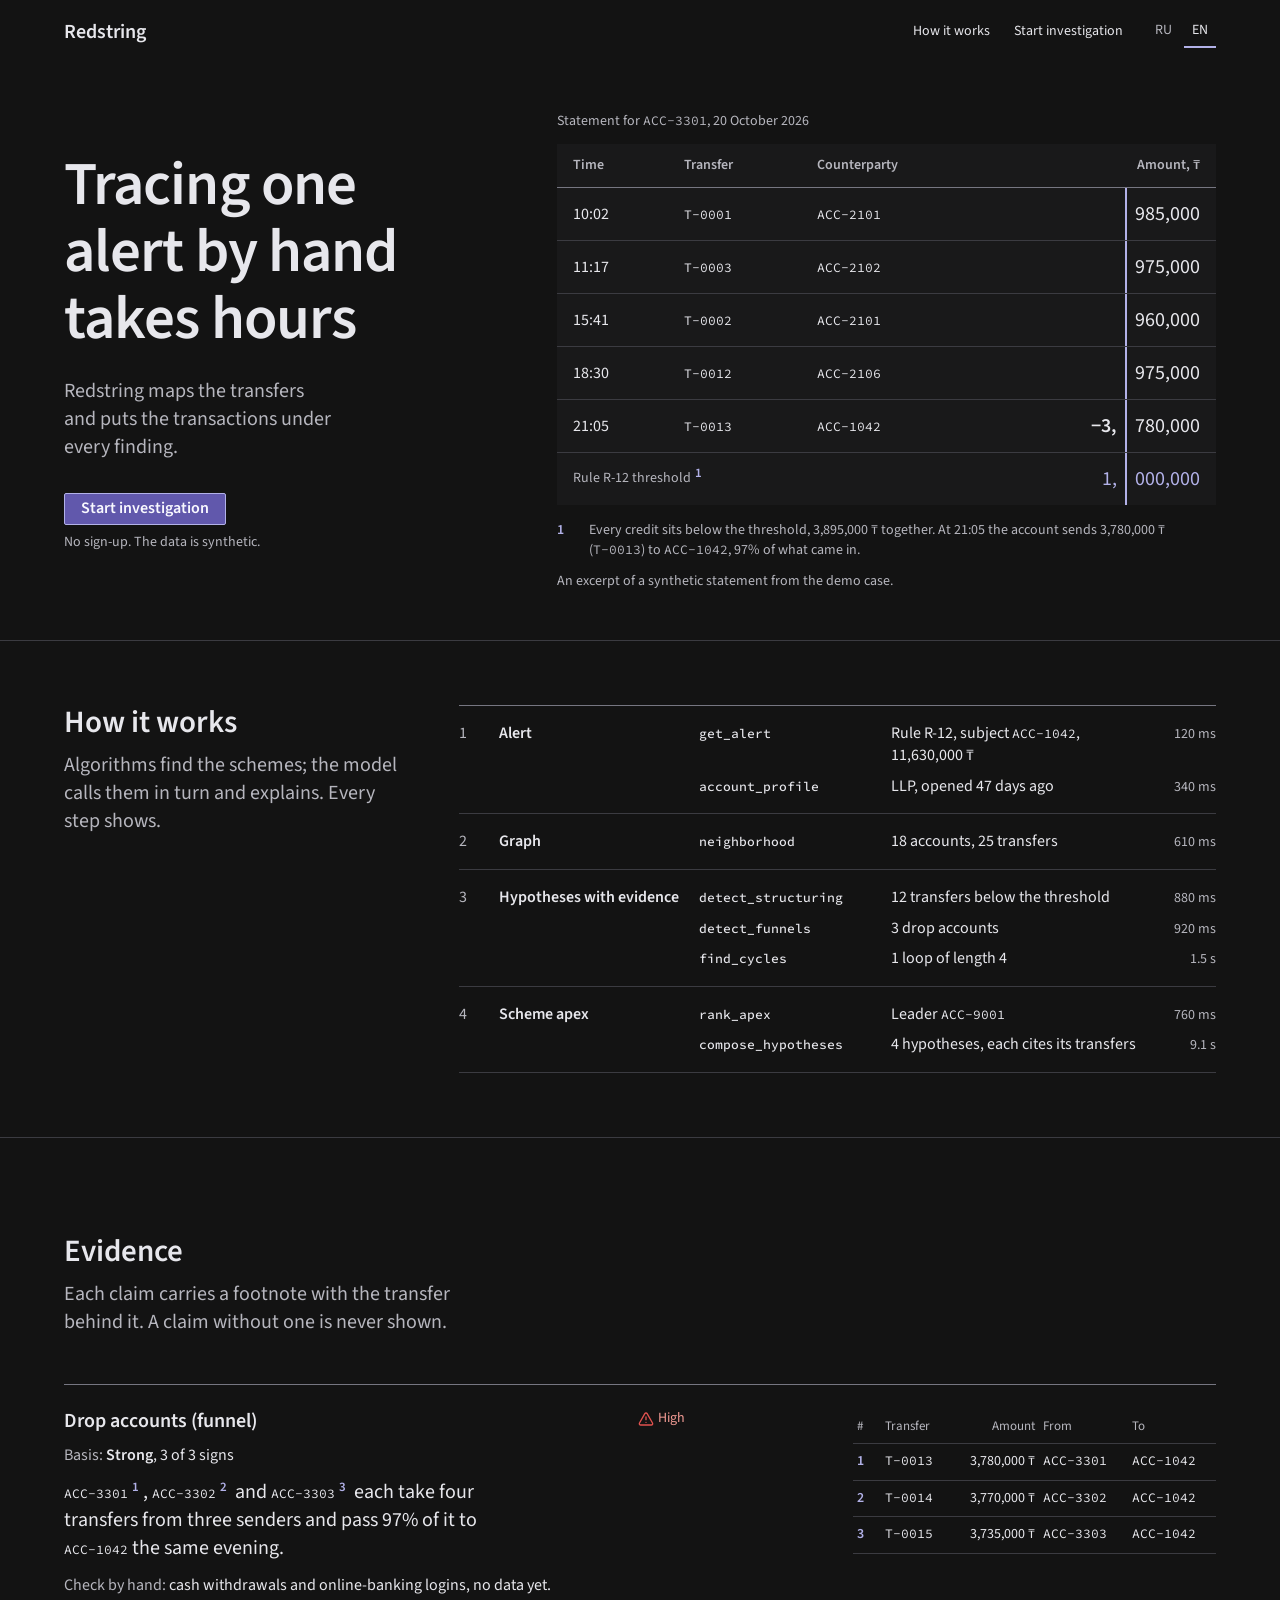
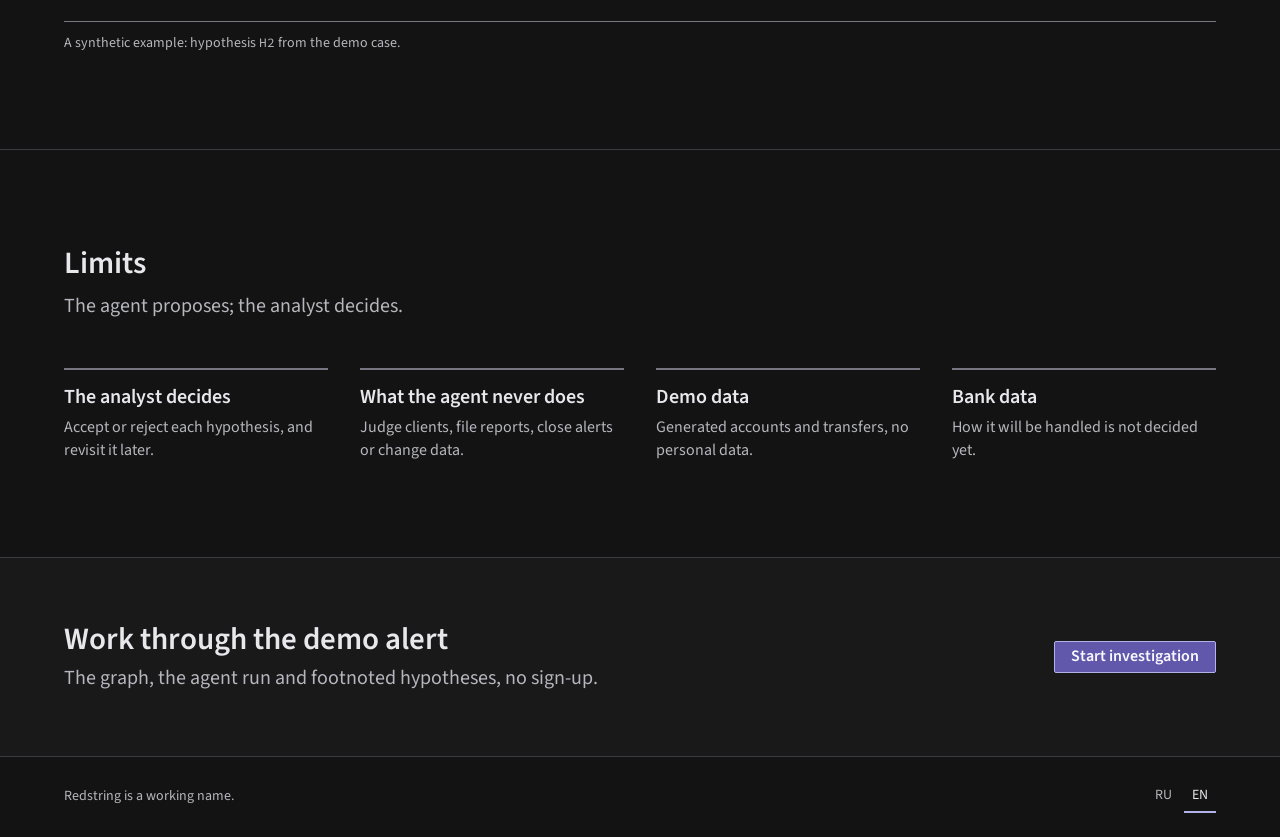
==== prototype/en.html @ 129d45fb "Rebuild prototype as Ledger Rule landing and investigation screen Replace the detective landing with" ====
<!doctype html>
<html lang="en" data-theme="dark">
<head>
  <meta charset="utf-8" />
  <meta name="viewport" content="width=device-width, initial-scale=1" />
  <title>Redstring, an assistant for AML analysts</title>
  <meta name="description" content="Redstring maps the transfers, finds laundering schemes with algorithms and puts the transactions under every finding. The demo runs on synthetic data." />
  <link rel="alternate" hreflang="ru" href="index.html" />
  <link rel="preconnect" href="https://fonts.googleapis.com" />
  <link rel="preconnect" href="https://fonts.gstatic.com" crossorigin />
  <link href="https://fonts.googleapis.com/css2?family=Source+Code+Pro:wght@400;500&amp;family=Source+Sans+3:wght@400;600&amp;display=swap" rel="stylesheet" />
  <link rel="stylesheet" href="landing.css" />
</head>
<body>
  <svg class="visually-hidden" aria-hidden="true" focusable="false">
    <symbol id="i-triangle-alert" viewBox="0 0 24 24"><path d="m21.73 18-8-14a2 2 0 0 0-3.48 0l-8 14A2 2 0 0 0 4 21h16a2 2 0 0 0 1.73-3" /><path d="M12 9v4" /><path d="M12 17h.01" /></symbol>
  </svg>

  <a class="skip" href="#main">Skip to content</a>

  <header class="nav">
    <div class="container nav-row">
      <a class="wordmark" href="en.html" aria-label="Redstring, home">Redstring</a>
      <div class="nav-end">
        <nav class="nav-links" aria-label="Sections">
          <a href="#how">How it works</a>
          <a href="investigate.html?lang=en">Start investigation</a>
        </nav>
        <nav class="lang" aria-label="Language">
          <a href="index.html" hreflang="ru" lang="ru">RU</a>
          <a href="en.html" hreflang="en" lang="en" aria-current="page">EN</a>
        </nav>
      </div>
    </div>
  </header>

  <main id="main">
    <section class="hero" aria-labelledby="hero-title">
      <div class="container hero-grid">
        <div class="hero-text">
          <h1 id="hero-title">Tracing one alert by hand takes hours</h1>
          <p class="lede">Redstring maps the transfers and puts the transactions under every finding.</p>
          <div class="hero-action">
            <a class="btn-primary" href="investigate.html?lang=en">Start investigation</a>
            <p class="action-note">No sign-up. The data is synthetic.</p>
          </div>
        </div>

        <figure class="statement" aria-labelledby="statement-caption">
          <table class="statement-table">
            <caption id="statement-caption">Statement for <span class="id">ACC-3301</span>, 20 October 2026</caption>
            <thead>
              <tr><th scope="col">Time</th><th scope="col">Transfer</th><th scope="col">Counterparty</th><th scope="col" class="amt-head">Amount, ₸</th></tr>
            </thead>
            <tbody>
              <tr><td class="num">10:02</td><td><span class="id">T-0001</span></td><td><span class="id">ACC-2101</span></td><td class="amt"><span class="amt-cell" aria-hidden="true"><span class="amt-hi"></span><span class="amt-lo">985,000</span></span><span class="visually-hidden">985,000</span></td></tr>
              <tr><td class="num">11:17</td><td><span class="id">T-0003</span></td><td><span class="id">ACC-2102</span></td><td class="amt"><span class="amt-cell" aria-hidden="true"><span class="amt-hi"></span><span class="amt-lo">975,000</span></span><span class="visually-hidden">975,000</span></td></tr>
              <tr><td class="num">15:41</td><td><span class="id">T-0002</span></td><td><span class="id">ACC-2101</span></td><td class="amt"><span class="amt-cell" aria-hidden="true"><span class="amt-hi"></span><span class="amt-lo">960,000</span></span><span class="visually-hidden">960,000</span></td></tr>
              <tr><td class="num">18:30</td><td><span class="id">T-0012</span></td><td><span class="id">ACC-2106</span></td><td class="amt"><span class="amt-cell" aria-hidden="true"><span class="amt-hi"></span><span class="amt-lo">975,000</span></span><span class="visually-hidden">975,000</span></td></tr>
              <tr class="is-out"><td class="num">21:05</td><td><span class="id">T-0013</span></td><td><span class="id">ACC-1042</span></td><td class="amt"><span class="amt-cell" aria-hidden="true"><span class="amt-hi">−3,</span><span class="amt-lo">780,000</span></span><span class="visually-hidden">minus 3,780,000</span></td></tr>
            </tbody>
            <tfoot>
              <tr class="threshold-row">
                <th scope="row" colspan="3">Rule R-12 threshold<sup><a class="fn-mark" id="hero-ref-1" href="#hero-fn-1" aria-label="Footnote 1">1</a></sup></th>
                <td class="amt"><span class="amt-cell" aria-hidden="true"><span class="amt-hi">1,</span><span class="amt-lo">000,000</span></span><span class="visually-hidden">1,000,000</span></td>
              </tr>
            </tfoot>
          </table>
          <ol class="notes">
            <li id="hero-fn-1"><a class="note-n" href="#hero-ref-1" aria-label="Back to footnote 1 in the statement">1</a><p>Every credit sits below the threshold, 3,895,000 ₸ together. At 21:05 the account sends 3,780,000 ₸ (<span class="id">T-0013</span>) to <span class="id">ACC-1042</span>, 97% of what came in.</p></li>
          </ol>
          <figcaption>An excerpt of a synthetic statement from the demo case.</figcaption>
        </figure>
      </div>
    </section>

    <section class="section how" id="how" aria-labelledby="how-title">
      <div class="container how-grid">
        <div class="section-head">
          <h2 id="how-title">How it works</h2>
          <p class="section-lede">Algorithms find the schemes; the model calls them in turn and explains. Every step shows.</p>
        </div>
        <ol class="run" aria-label="The agent run on demo alert ALR-2026-0417">
          <li class="stage">
            <span class="stage-n num" aria-hidden="true">1</span><h3 class="stage-name">Alert</h3>
            <ul class="calls">
              <li><span class="id call-tool">get_alert</span><span class="call-result">Rule R-12, subject <span class="id">ACC-1042</span>, 11,630,000 ₸</span><span class="call-time num">120 ms</span></li>
              <li><span class="id call-tool">account_profile</span><span class="call-result">LLP, opened 47 days ago</span><span class="call-time num">340 ms</span></li>
            </ul>
          </li>
          <li class="stage">
            <span class="stage-n num" aria-hidden="true">2</span><h3 class="stage-name">Graph</h3>
            <ul class="calls">
              <li><span class="id call-tool">neighborhood</span><span class="call-result">18 accounts, 25 transfers</span><span class="call-time num">610 ms</span></li>
            </ul>
          </li>
          <li class="stage">
            <span class="stage-n num" aria-hidden="true">3</span><h3 class="stage-name">Hypotheses with evidence</h3>
            <ul class="calls">
              <li><span class="id call-tool">detect_structuring</span><span class="call-result">12 transfers below the threshold</span><span class="call-time num">880 ms</span></li>
              <li><span class="id call-tool">detect_funnels</span><span class="call-result">3 drop accounts</span><span class="call-time num">920 ms</span></li>
              <li><span class="id call-tool">find_cycles</span><span class="call-result">1 loop of length 4</span><span class="call-time num">1.5 s</span></li>
            </ul>
          </li>
          <li class="stage">
            <span class="stage-n num" aria-hidden="true">4</span><h3 class="stage-name">Scheme apex</h3>
            <ul class="calls">
              <li><span class="id call-tool">rank_apex</span><span class="call-result">Leader <span class="id">ACC-9001</span></span><span class="call-time num">760 ms</span></li>
              <li><span class="id call-tool">compose_hypotheses</span><span class="call-result">4 hypotheses, each cites its transfers</span><span class="call-time num">9.1 s</span></li>
            </ul>
          </li>
        </ol>
      </div>
    </section>

    <section class="section evidence" id="evidence" aria-labelledby="evidence-title">
      <div class="container">
        <div class="section-head">
          <h2 id="evidence-title">Evidence</h2>
          <p class="section-lede">Each claim carries a footnote with the transfer behind it. A claim without one is never shown.</p>
        </div>
        <article class="exhibit" aria-labelledby="exhibit-title">
          <div class="exhibit-main">
            <div class="exhibit-head">
              <h3 id="exhibit-title">Drop accounts (funnel)</h3>
              <span class="risk risk-high"><svg class="icon" aria-hidden="true"><use href="#i-triangle-alert" /></svg>High</span>
            </div>
            <p class="basis"><span class="muted">Basis:</span> <strong>Strong</strong>, 3 of 3 signs</p>
            <p class="claim"><span class="id">ACC-3301</span><sup><a class="fn-mark" href="#ev-fn-1" aria-label="Footnote 1">1</a></sup>, <span class="id">ACC-3302</span><sup><a class="fn-mark" href="#ev-fn-2" aria-label="Footnote 2">2</a></sup> and <span class="id">ACC-3303</span><sup><a class="fn-mark" href="#ev-fn-3" aria-label="Footnote 3">3</a></sup> each take four transfers from three senders and pass 97% of it to <span class="id">ACC-1042</span> the same evening.</p>
            <p class="check"><span class="muted">Check by hand:</span> cash withdrawals and online-banking logins, no data yet.</p>
          </div>
          <aside class="margin" aria-label="Footnotes to hypothesis H2">
            <table class="fn-table">
              <thead><tr><th scope="col" class="fn-n">#</th><th scope="col">Transfer</th><th scope="col" class="amt">Amount</th><th scope="col">From</th><th scope="col">To</th></tr></thead>
              <tbody id="ev-fn-1"><tr><th scope="row" class="fn-n">1</th><td><span class="id">T-0013</span></td><td class="amt num">3,780,000 ₸</td><td><span class="id">ACC-3301</span></td><td><span class="id">ACC-1042</span></td></tr></tbody>
              <tbody id="ev-fn-2"><tr><th scope="row" class="fn-n">2</th><td><span class="id">T-0014</span></td><td class="amt num">3,770,000 ₸</td><td><span class="id">ACC-3302</span></td><td><span class="id">ACC-1042</span></td></tr></tbody>
              <tbody id="ev-fn-3"><tr><th scope="row" class="fn-n">3</th><td><span class="id">T-0015</span></td><td class="amt num">3,735,000 ₸</td><td><span class="id">ACC-3303</span></td><td><span class="id">ACC-1042</span></td></tr></tbody>
            </table>
          </aside>
        </article>
        <p class="exhibit-note">A synthetic example: hypothesis <span class="id">H2</span> from the demo case.</p>
      </div>
    </section>

    <section class="section limits" id="limits" aria-labelledby="limits-title">
      <div class="container">
        <div class="section-head">
          <h2 id="limits-title">Limits</h2>
          <p class="section-lede">The agent proposes; the analyst decides.</p>
        </div>
        <dl class="terms">
          <div class="term"><dt>The analyst decides</dt><dd>Accept or reject each hypothesis, and revisit it later.</dd></div>
          <div class="term"><dt>What the agent never does</dt><dd>Judge clients, file reports, close alerts or change data.</dd></div>
          <div class="term"><dt>Demo data</dt><dd>Generated accounts and transfers, no personal data.</dd></div>
          <div class="term"><dt>Bank data</dt><dd>How it will be handled is not decided yet.</dd></div>
        </dl>
      </div>
    </section>

    <section class="band" aria-labelledby="band-title">
      <div class="container band-row">
        <div class="band-text">
          <h2 id="band-title">Work through the demo alert</h2>
          <p>The graph, the agent run and footnoted hypotheses, no sign-up.</p>
        </div>
        <a class="btn-primary" href="investigate.html?lang=en">Start investigation</a>
      </div>
    </section>
  </main>

  <footer class="footer">
    <div class="container footer-row">
      <p>Redstring is a working name.</p>
      <nav class="lang" aria-label="Language">
        <a href="index.html" hreflang="ru" lang="ru">RU</a>
        <a href="en.html" hreflang="en" lang="en" aria-current="page">EN</a>
      </nav>
    </div>
  </footer>

  <script src="landing.js"></script>
</body>
</html>
---- prototype/landing.css ----
/* Hallmark · shape: Ledger (custom: a ruled ledger page, the statement in the hero, footnotes in the margin) · genre: modern-minimal · theme: brand (locked DESIGN.md, Ledger Rule) · redesign: full · job: try · hero: Banner · nav: edge-aligned, the wordmark left, one anchor, the demo link and RU EN right · footer: colophon, one line under a rule · imagery: the product's own data, no photographs · signature: the statement excerpt with the 1 000 000 ₸ threshold ruled through the amount column
 * axes: dark/humanist-sans/violet-muted · posture: restrained · contrast: pass · fold: pass · v2.0.0 */
/* Hallmark · pre-emit critique: P4 H4 E4 S5 R5 V4 · weakest: H, section heads stay at 31px under the locked scale; the 61px head, the rules and the ruled statement carry the order */
/* Hallmark · waive 39b · the primary control is 32px with a 44px target under coarse pointers · the locked DESIGN.md sets every Redstring button at --button-height */
/* Hallmark · waive 72 · the 16px label sits in a 32px control, 7px above and below its line box · the locked DESIGN.md sets the Redstring button at --button-height with a 16px label */
/* Hallmark · waive 78 · section heads render at 31px under the 61px hero head · the locked DESIGN.md scale keeps its large steps for the Redstring hero head alone */
/* Hallmark · dropped #board, #dossier, #ring-path, #take-case, #top, app.html · the user retired the detective landing (dossier flip, cork board, stamp, sound, typing terminal); the demo moved to investigate.html */
/* Hallmark · dropped https://cdn.jsdelivr.net/npm/lucide@0.460.0/dist/umd/lucide.min.js · Lucide icons now ship as an inline sprite, so no icon needs a script */
/* Hallmark · dropped the scores 0.91, 0.88, 0.84, 0.71, 0.79 and the 12+ and 3% dossier lines · the locked DESIGN.md bans confidence scores; the basis is a word and a count, the apex a measured flow share */
/* Hallmark · dropped the detective headings and their element ids · the whole detective landing was retired at the user's request */
@import url("./tokens.css");
@import url("./base.css");

b, strong { font-weight: var(--weight-strong); }
.muted { color: var(--text-secondary); }

.container { width: 100%; max-width: 85rem; margin-inline: auto; padding-inline: var(--space-8); }

/* ---------- Nav ---------- */
.nav-row { display: flex; justify-content: space-between; align-items: center; gap: var(--space-4); min-height: var(--space-8); }
.wordmark { color: var(--text); font-size: var(--text-lg); font-weight: var(--weight-strong); text-decoration: none; }
.wordmark:hover { text-decoration: underline; text-decoration-thickness: 1px; }
.wordmark:active { color: var(--accent-text); }
.nav-end { display: flex; align-items: center; gap: var(--space-5); }
.nav-links { display: flex; gap: var(--space-5); }
.nav-links a {
  display: inline-flex; align-items: center;
  min-height: var(--button-height);
  color: var(--text);
  font-size: var(--text-sm);
  text-decoration: none;
  white-space: nowrap;
  transition: color var(--duration-micro) var(--ease-sharp);
}
.nav-links a:hover { color: var(--accent-text); text-decoration: underline; }
.nav-links a:active { color: var(--accent-text); }

/* ---------- Primary action, the only filled control ---------- */
.btn-primary {
  display: inline-flex; align-items: center; justify-content: center;
  min-height: var(--button-height);
  padding-inline: var(--space-4);
  background: var(--button-primary-bg);
  color: var(--button-primary-text);
  border: 1px solid var(--button-primary-border);
  border-radius: var(--button-radius);
  font-size: var(--text-base);
  font-weight: var(--weight-strong);
  line-height: var(--leading-tight);
  text-decoration: none;
  white-space: nowrap;
  transition: box-shadow var(--duration-micro) var(--ease-sharp);
}
.btn-primary:hover { box-shadow: inset 0 0 0 1px var(--button-primary-border); }
.btn-primary:active { box-shadow: inset 0 0 0 2px var(--button-primary-border); }
@media (pointer: coarse) { .btn-primary, .nav-links a { min-height: var(--button-height-touch); } }

/* ---------- Hero: the statement with the threshold ruled through it ---------- */
.hero { padding-block: var(--space-7); }
.hero-grid { display: grid; grid-template-columns: repeat(12, minmax(0, 1fr)); column-gap: var(--space-6); align-items: center; }
.hero-text { grid-column: 1 / span 5; display: grid; gap: var(--space-5); align-content: center; }
.hero h1 { max-width: 14ch; font-size: var(--text-4xl); letter-spacing: -0.015em; }
.lede { max-width: 30ch; color: var(--text-secondary); font-size: var(--text-lg); line-height: var(--leading-body); }
.hero-action { display: grid; justify-items: start; gap: var(--space-2); margin-top: var(--space-2); }
.action-note { color: var(--text-secondary); font-size: var(--text-sm); }

.statement { grid-column: 6 / -1; min-width: 0; }
.statement-table { width: 100%; background: var(--surface); font-size: var(--text-base); }
.statement-table caption { caption-side: top; padding-bottom: var(--space-3); color: var(--text-secondary); font-size: var(--text-sm); text-align: start; }
.statement-table th, .statement-table td { padding: var(--space-3) var(--space-4); border-bottom: 1px solid var(--rule); white-space: nowrap; }
.statement-table thead th { color: var(--text-secondary); font-size: var(--text-sm); border-bottom-color: var(--border-interactive); }
.statement-table .amt-head { text-align: end; }
.statement-table td.amt { padding: 0; }
.amt-cell { display: grid; grid-template-columns: minmax(0, 1fr) auto; font-size: var(--text-lg); font-variant-numeric: tabular-nums lining-nums; }
.amt-hi { padding: var(--space-3) var(--space-2) var(--space-3) var(--space-4); text-align: end; }
.amt-lo { padding: var(--space-3) var(--space-4) var(--space-3) var(--space-2); border-left: 2px solid var(--rule-threshold); }
.statement-table .is-out .amt-hi { font-weight: var(--weight-strong); }
.threshold-row th { color: var(--text-secondary); font-size: var(--text-sm); font-weight: var(--weight-regular); }
.threshold-row td, .threshold-row th { border-bottom: 0; border-top: 1px solid var(--border-interactive); }
.threshold-row .amt-cell { color: var(--accent-text); }
.notes { margin-top: var(--space-4); }
.notes li { display: grid; grid-template-columns: var(--space-5) minmax(0, 1fr); gap: var(--space-2); color: var(--text-secondary); font-size: var(--text-sm); line-height: var(--leading-body); }
.note-n { color: var(--footnote-marker-text); font-weight: var(--weight-strong); font-variant-numeric: tabular-nums lining-nums; text-decoration: none; }
.note-n:hover { text-decoration: underline; }
.note-n:active { color: var(--text); }
.notes li:target { color: var(--text); }
.statement figcaption { margin-top: var(--space-3); color: var(--text-secondary); font-size: var(--text-sm); }

/* ---------- Sections ---------- */
.section { border-top: 1px solid var(--rule); }
.section-head h2 { max-width: 22ch; font-size: var(--text-2xl); }
.section-lede { max-width: 40ch; margin-top: var(--space-3); color: var(--text-secondary); font-size: var(--text-lg); line-height: var(--leading-body); }

/* How it works: the real run of the demo alert, stage by stage */
.how { padding-block: var(--space-8); }
.how-grid { display: grid; grid-template-columns: repeat(12, minmax(0, 1fr)); column-gap: var(--space-6); row-gap: var(--space-6); }
.how .section-head { grid-column: 1 / span 4; }
.run { grid-column: 5 / -1; border-bottom: 1px solid var(--rule); }
.stage { display: grid; grid-template-columns: var(--space-5) 11.5rem minmax(0, 1fr); column-gap: var(--space-4); align-items: baseline; padding-block: var(--space-4); border-top: 1px solid var(--rule); }
.stage:first-child { border-top-color: var(--border-interactive); }
.stage-name { font-size: var(--text-base); line-height: var(--leading-body); }
.stage-n { color: var(--text-secondary); }
.calls { display: grid; gap: var(--space-2); }
.calls li { display: grid; grid-template-columns: 11rem minmax(0, 1fr) auto; column-gap: var(--space-4); align-items: baseline; }
.call-tool { color: var(--text); font-weight: var(--weight-id-strong); }
.call-result { line-height: var(--leading-body); }
.call-time { color: var(--text-secondary); font-size: var(--text-sm); text-align: end; white-space: nowrap; }

/* Evidence: one hypothesis, its footnotes in the margin beside it */
.evidence { padding-block: var(--space-9); }
.exhibit {
  display: grid; grid-template-columns: repeat(12, minmax(0, 1fr)); column-gap: var(--space-6); row-gap: var(--space-5);
  margin-top: var(--space-7);
  padding-block: var(--space-5);
  border-block: 1px solid var(--border-interactive);
}
.exhibit-main { grid-column: 1 / span 7; display: grid; align-content: start; gap: var(--space-3); }
.exhibit-head { display: flex; justify-content: space-between; align-items: baseline; gap: var(--space-4); }
.exhibit h3 { font-size: var(--text-lg); }
.basis, .check { line-height: var(--leading-body); }
.claim { max-width: 46ch; font-size: var(--text-lg); line-height: var(--leading-body); }
.margin { grid-column: 9 / -1; min-width: 0; }
.fn-table { width: 100%; font-size: var(--text-sm); }
.fn-table th, .fn-table td { padding: var(--space-2) var(--space-1); border-bottom: 1px solid var(--rule); text-align: start; white-space: nowrap; }
.fn-table thead th { color: var(--text-secondary); font-size: var(--text-xs); font-weight: var(--weight-regular); }
.fn-table .amt { text-align: end; }
.fn-table .fn-n { width: 1.75rem; color: var(--footnote-marker-text); font-weight: var(--weight-strong); }
.fn-table thead .fn-n { color: var(--text-secondary); font-weight: var(--weight-regular); }
.fn-table tbody { transition: background-color var(--duration-micro) var(--ease-sharp); }
.fn-table tbody:target,
.exhibit:has(a[href="#ev-fn-1"]:is(:hover, :focus-visible)) #ev-fn-1,
.exhibit:has(a[href="#ev-fn-2"]:is(:hover, :focus-visible)) #ev-fn-2,
.exhibit:has(a[href="#ev-fn-3"]:is(:hover, :focus-visible)) #ev-fn-3 { background: var(--row-selected-bg); }
.exhibit-note { margin-top: var(--space-3); color: var(--text-secondary); font-size: var(--text-sm); }

/* Limits: four terms across, each under its own rule */
.limits { padding-block: var(--space-9); }
.terms { display: grid; grid-template-columns: repeat(4, minmax(0, 1fr)); column-gap: var(--space-6); row-gap: var(--space-6); margin-top: var(--space-7); }
.term { display: grid; align-content: start; gap: var(--space-2); padding-top: var(--space-4); border-top: 2px solid var(--border-interactive); }
.term dt { font-size: var(--text-lg); font-weight: var(--weight-strong); line-height: var(--leading-tight); }
.term dd { color: var(--text-secondary); line-height: var(--leading-body); }

/* Closing band: a change of paper, the one action again */
.band { padding-block: var(--space-8); background: var(--surface); color: var(--text); border-top: 1px solid var(--rule); }
.band-row { display: flex; justify-content: space-between; align-items: center; gap: var(--space-5); flex-wrap: wrap; }
.band h2 { font-size: var(--text-2xl); }
.band p { margin-top: var(--space-2); color: var(--text-secondary); font-size: var(--text-lg); }

.footer { padding-block: var(--space-5); border-top: 1px solid var(--rule); color: var(--text-secondary); font-size: var(--text-sm); }
.footer-row { display: flex; justify-content: space-between; align-items: center; gap: var(--space-4); flex-wrap: wrap; }

/* ---------- Narrower screens ---------- */
@media (max-width: 75rem) {
  .container { padding-inline: var(--space-6); }
  .stage { grid-template-columns: var(--space-5) minmax(0, 1fr); row-gap: var(--space-2); }
  .stage .calls { grid-column: 2; }
}
@media (max-width: 60rem) {
  .hero-grid, .how-grid, .exhibit { display: block; }
  .hero-text { margin-bottom: var(--space-7); }
  .run { margin-top: var(--space-6); }
  .margin { margin-top: var(--space-5); }
  .terms { grid-template-columns: repeat(2, minmax(0, 1fr)); }
  .nav-links a[href="#how"] { display: none; }
}
@media (max-width: 40rem) {
  .container { padding-inline: var(--space-4); }
  .nav-links { display: none; }
  .hero { padding-block: var(--space-6) var(--space-8); }
  .statement-table th, .statement-table td { padding-inline: var(--space-2); }
  .amt-hi { padding-inline: var(--space-2) var(--space-1); }
  .amt-lo { padding-inline: var(--space-1) var(--space-2); }
  .amt-cell { font-size: var(--text-base); }
  .calls li { grid-template-columns: minmax(0, 1fr) auto; }
  .call-result { grid-column: 1 / -1; grid-row: 2; }
  .terms { grid-template-columns: 1fr; }
  .exhibit-head { flex-wrap: wrap; }
}
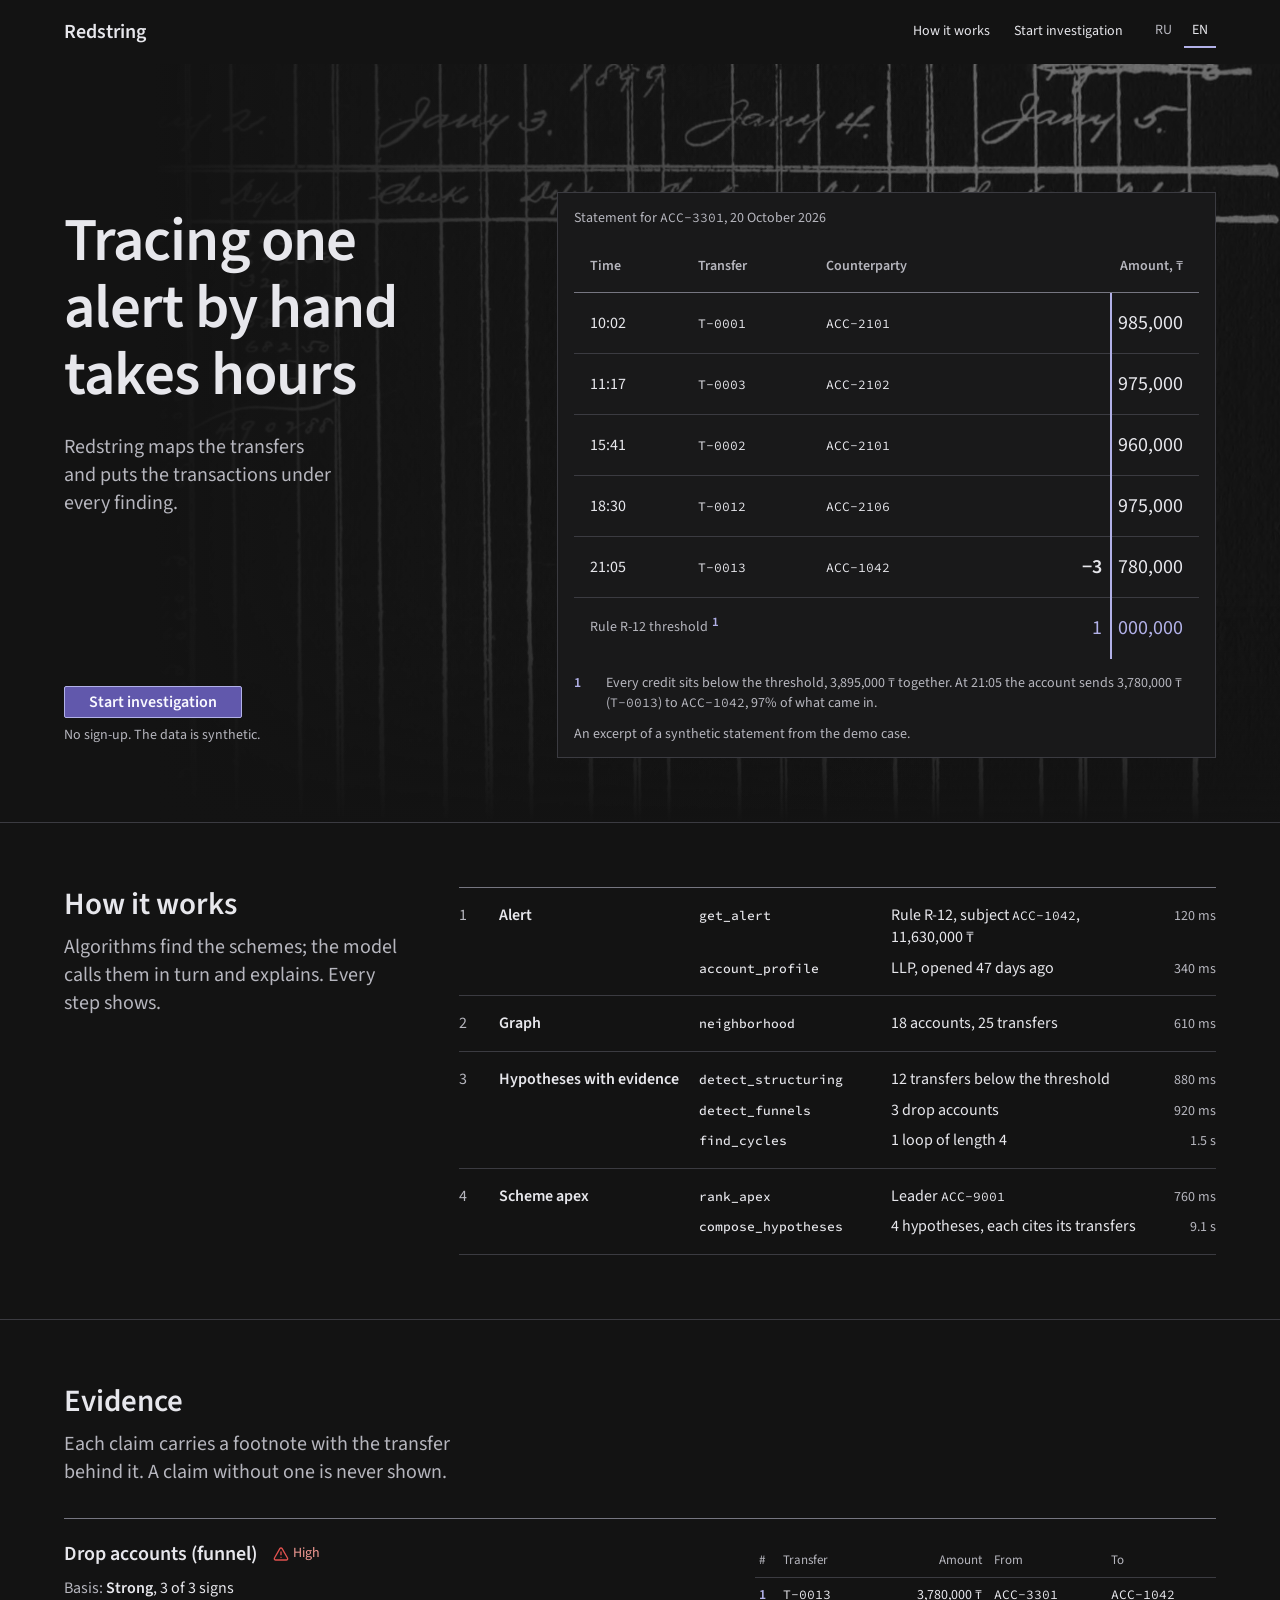
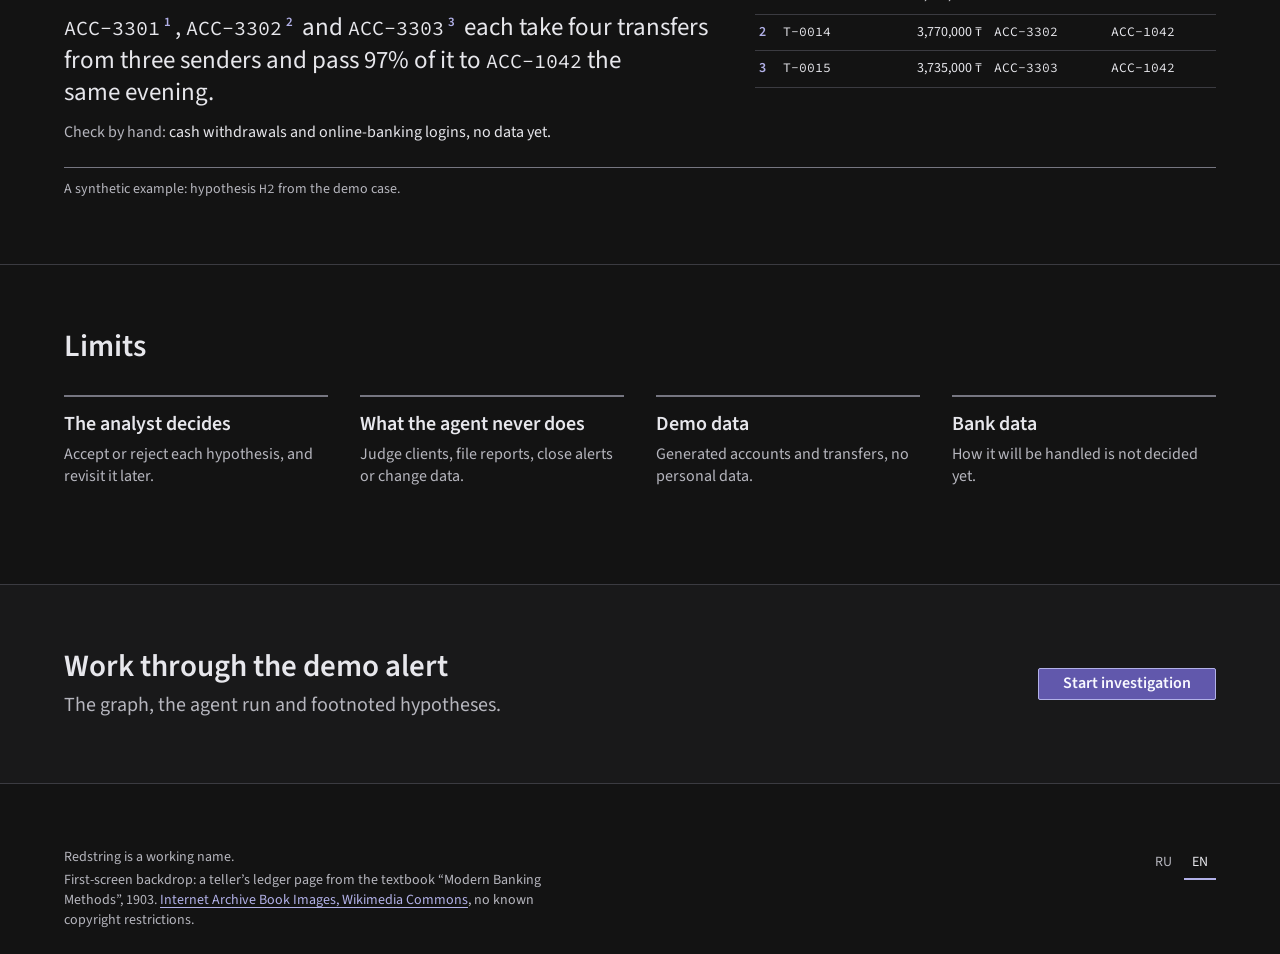
==== commit 50348dab: "Animate the landing and fix review findings on the investigation screen Landing (user request, 2026-" ====
--- a/prototype/en.html
+++ b/prototype/en.html
@@ -6,6 +6,7 @@
   <title>Redstring, an assistant for AML analysts</title>
   <meta name="description" content="Redstring maps the transfers, finds laundering schemes with algorithms and puts the transactions under every finding. The demo runs on synthetic data." />
   <link rel="alternate" hreflang="ru" href="index.html" />
+  <link rel="icon" href="data:," />
   <link rel="preconnect" href="https://fonts.googleapis.com" />
   <link rel="preconnect" href="https://fonts.gstatic.com" crossorigin />
   <link href="https://fonts.googleapis.com/css2?family=Source+Code+Pro:wght@400;500&amp;family=Source+Sans+3:wght@400;600&amp;display=swap" rel="stylesheet" />
@@ -36,6 +37,9 @@
 
   <main id="main">
     <section class="hero" aria-labelledby="hero-title">
+      <div class="hero-photo" aria-hidden="true">
+        <img src="assets/ledger-1903.jpg" alt="" width="1920" height="1315" fetchpriority="high" />
+      </div>
       <div class="container hero-grid">
         <div class="hero-text">
           <h1 id="hero-title">Tracing one alert by hand takes hours</h1>
@@ -57,12 +61,12 @@
               <tr><td class="num">11:17</td><td><span class="id">T-0003</span></td><td><span class="id">ACC-2102</span></td><td class="amt"><span class="amt-cell" aria-hidden="true"><span class="amt-hi"></span><span class="amt-lo">975,000</span></span><span class="visually-hidden">975,000</span></td></tr>
               <tr><td class="num">15:41</td><td><span class="id">T-0002</span></td><td><span class="id">ACC-2101</span></td><td class="amt"><span class="amt-cell" aria-hidden="true"><span class="amt-hi"></span><span class="amt-lo">960,000</span></span><span class="visually-hidden">960,000</span></td></tr>
               <tr><td class="num">18:30</td><td><span class="id">T-0012</span></td><td><span class="id">ACC-2106</span></td><td class="amt"><span class="amt-cell" aria-hidden="true"><span class="amt-hi"></span><span class="amt-lo">975,000</span></span><span class="visually-hidden">975,000</span></td></tr>
-              <tr class="is-out"><td class="num">21:05</td><td><span class="id">T-0013</span></td><td><span class="id">ACC-1042</span></td><td class="amt"><span class="amt-cell" aria-hidden="true"><span class="amt-hi">−3,</span><span class="amt-lo">780,000</span></span><span class="visually-hidden">minus 3,780,000</span></td></tr>
+              <tr class="is-out"><td class="num">21:05</td><td><span class="id">T-0013</span></td><td><span class="id">ACC-1042</span></td><td class="amt"><span class="amt-cell" aria-hidden="true"><span class="amt-hi">−3</span><span class="amt-lo">780,000</span></span><span class="visually-hidden">minus 3,780,000</span></td></tr>
             </tbody>
             <tfoot>
               <tr class="threshold-row">
                 <th scope="row" colspan="3">Rule R-12 threshold<sup><a class="fn-mark" id="hero-ref-1" href="#hero-fn-1" aria-label="Footnote 1">1</a></sup></th>
-                <td class="amt"><span class="amt-cell" aria-hidden="true"><span class="amt-hi">1,</span><span class="amt-lo">000,000</span></span><span class="visually-hidden">1,000,000</span></td>
+                <td class="amt"><span class="amt-cell" aria-hidden="true"><span class="amt-hi">1</span><span class="amt-lo">000,000</span></span><span class="visually-hidden">1,000,000</span></td>
               </tr>
             </tfoot>
           </table>
@@ -146,7 +150,6 @@
       <div class="container">
         <div class="section-head">
           <h2 id="limits-title">Limits</h2>
-          <p class="section-lede">The agent proposes; the analyst decides.</p>
         </div>
         <dl class="terms">
           <div class="term"><dt>The analyst decides</dt><dd>Accept or reject each hypothesis, and revisit it later.</dd></div>
@@ -161,7 +164,7 @@
       <div class="container band-row">
         <div class="band-text">
           <h2 id="band-title">Work through the demo alert</h2>
-          <p>The graph, the agent run and footnoted hypotheses, no sign-up.</p>
+          <p>The graph, the agent run and footnoted hypotheses.</p>
         </div>
         <a class="btn-primary" href="investigate.html?lang=en">Start investigation</a>
       </div>
@@ -170,7 +173,10 @@
 
   <footer class="footer">
     <div class="container footer-row">
-      <p>Redstring is a working name.</p>
+      <div class="footer-text">
+        <p>Redstring is a working name.</p>
+        <p>First-screen backdrop: a teller’s ledger page from the textbook “Modern Banking Methods”, 1903. <a href="https://commons.wikimedia.org/wiki/File:Modern_banking_methods_and_practical_bank_bookkeeping;_illustrated_with_over_two_hundred_forms_of_bank_books,_records_and_blanks_(1903)_(14597619308).jpg">Internet Archive Book Images, Wikimedia Commons</a>, no known copyright restrictions.</p>
+      </div>
       <nav class="lang" aria-label="Language">
         <a href="index.html" hreflang="ru" lang="ru">RU</a>
         <a href="en.html" hreflang="en" lang="en" aria-current="page">EN</a>
--- a/prototype/landing.css
+++ b/prototype/landing.css
@@ -1,7 +1,8 @@
-/* Hallmark · shape: Ledger (custom: a ruled ledger page, the statement in the hero, footnotes in the margin) · genre: modern-minimal · theme: brand (locked DESIGN.md, Ledger Rule) · redesign: full · job: try · hero: Banner · nav: edge-aligned, the wordmark left, one anchor, the demo link and RU EN right · footer: colophon, one line under a rule · imagery: the product's own data, no photographs · signature: the statement excerpt with the 1 000 000 ₸ threshold ruled through the amount column
+/* Hallmark · shape: Ledger (custom: a ruled ledger page, the statement in the hero, footnotes in the margin) · genre: modern-minimal · theme: brand (locked DESIGN.md, Ledger Rule, landing motion amended 2026-11-10) · redesign: full · job: try · hero: Stage · nav: edge-aligned, the wordmark left, one anchor, the demo link and RU EN right · footer: colophon with the photo credit · imagery: one Wikimedia Commons photograph, a 1903 teller's ledger page behind the hero, and the product's own data · signature: the statement posts row by row, then the 1 000 000 ₸ threshold draws down through the amount column
  * axes: dark/humanist-sans/violet-muted · posture: restrained · contrast: pass · fold: pass · v2.0.0 */
 /* Hallmark · pre-emit critique: P4 H4 E4 S5 R5 V4 · weakest: H, section heads stay at 31px under the locked scale; the 61px head, the rules and the ruled statement carry the order */
 /* Hallmark · waive 39b · the primary control is 32px with a 44px target under coarse pointers · the locked DESIGN.md sets every Redstring button at --button-height */
+/* Hallmark · waive 59 · sections part with 1px rules on this ruled ledger page · the hero photograph of the 1903 ledger fades out at the hero's foot, so the first gap is measured from the faded picture and not from the statement */
 /* Hallmark · waive 72 · the 16px label sits in a 32px control, 7px above and below its line box · the locked DESIGN.md sets the Redstring button at --button-height with a 16px label */
 /* Hallmark · waive 78 · section heads render at 31px under the 61px hero head · the locked DESIGN.md scale keeps its large steps for the Redstring hero head alone */
 /* Hallmark · dropped #board, #dossier, #ring-path, #take-case, #top, app.html · the user retired the detective landing (dossier flip, cork board, stamp, sound, typing terminal); the demo moved to investigate.html */
@@ -11,12 +12,21 @@
 @import url("./tokens.css");
 @import url("./base.css");
 
+/* Landing-only motion, allowed by the DESIGN.md amendment of 2026-11-10. The investigation screen never uses these. */
+:root {
+  --landing-sweep: 220ms;
+  --landing-enter: 520ms;
+  --landing-row: 320ms;
+  --landing-step: 110ms;
+}
+
 b, strong { font-weight: var(--weight-strong); }
 .muted { color: var(--text-secondary); }
 
 .container { width: 100%; max-width: 85rem; margin-inline: auto; padding-inline: var(--space-8); }
 
 /* ---------- Nav ---------- */
+.nav { position: relative; z-index: 2; }
 .nav-row { display: flex; justify-content: space-between; align-items: center; gap: var(--space-4); min-height: var(--space-8); }
 .wordmark { color: var(--text); font-size: var(--text-lg); font-weight: var(--weight-strong); text-decoration: none; }
 .wordmark:hover { text-decoration: underline; text-decoration-thickness: 1px; }
@@ -24,22 +34,31 @@
 .nav-end { display: flex; align-items: center; gap: var(--space-5); }
 .nav-links { display: flex; gap: var(--space-5); }
 .nav-links a {
+  position: relative;
   display: inline-flex; align-items: center;
   min-height: var(--button-height);
   color: var(--text);
   font-size: var(--text-sm);
   text-decoration: none;
   white-space: nowrap;
-  transition: color var(--duration-micro) var(--ease-sharp);
-}
-.nav-links a:hover { color: var(--accent-text); text-decoration: underline; }
+}
+/* The underline draws in from the left on hover. */
+.nav-links a::after {
+  content: ""; position: absolute; left: 0; right: 0; bottom: var(--space-1); height: 1px;
+  background: var(--accent-text);
+  transform: scaleX(0); transform-origin: left;
+  transition: transform var(--landing-sweep) var(--ease-sharp);
+}
+.nav-links a:hover::after, .nav-links a:focus-visible::after { transform: scaleX(1); }
 .nav-links a:active { color: var(--accent-text); }
 
 /* ---------- Primary action, the only filled control ---------- */
+/* Hover: a light fill sweeps in from the left and the label turns dark. Press: the button sinks. */
 .btn-primary {
+  position: relative; isolation: isolate; overflow: hidden;
   display: inline-flex; align-items: center; justify-content: center;
   min-height: var(--button-height);
-  padding-inline: var(--space-4);
+  padding-inline: var(--space-5);
   background: var(--button-primary-bg);
   color: var(--button-primary-text);
   border: 1px solid var(--button-primary-border);
@@ -49,31 +68,72 @@
   line-height: var(--leading-tight);
   text-decoration: none;
   white-space: nowrap;
-  transition: box-shadow var(--duration-micro) var(--ease-sharp);
-}
-.btn-primary:hover { box-shadow: inset 0 0 0 1px var(--button-primary-border); }
-.btn-primary:active { box-shadow: inset 0 0 0 2px var(--button-primary-border); }
+  transition: color var(--duration-standard) var(--ease-sharp), transform var(--duration-micro) var(--ease-sharp);
+}
+.btn-primary::before {
+  content: ""; position: absolute; inset: 0; z-index: -1;
+  background: var(--accent-text);
+  transform: scaleX(0); transform-origin: left;
+  transition: transform var(--landing-sweep) var(--ease-sharp);
+}
+.btn-primary:hover, .btn-primary:focus-visible { color: var(--on-fill); }
+.btn-primary:hover::before, .btn-primary:focus-visible::before { transform: scaleX(1); }
+.btn-primary:active { transform: translateY(1px) scale(0.98); }
 @media (pointer: coarse) { .btn-primary, .nav-links a { min-height: var(--button-height-touch); } }
 
-/* ---------- Hero: the statement with the threshold ruled through it ---------- */
-.hero { padding-block: var(--space-7); }
-.hero-grid { display: grid; grid-template-columns: repeat(12, minmax(0, 1fr)); column-gap: var(--space-6); align-items: center; }
-.hero-text { grid-column: 1 / span 5; display: grid; gap: var(--space-5); align-content: center; }
+/* ---------- Hero: a 1903 ledger behind, today's statement in front ---------- */
+.hero {
+  position: relative; isolation: isolate; overflow: clip;
+  display: grid; align-items: center;
+  padding-block: calc(var(--space-9) + var(--space-6)) var(--space-8);
+}
+.hero-photo { position: absolute; inset: 0; z-index: -1; }
+.hero-photo img {
+  width: 100%; height: 100%;
+  object-fit: cover; object-position: 20% 12%;
+  filter: grayscale(1) invert(1) contrast(1.2);
+  opacity: 0.4;
+  animation: photo-in 1400ms var(--ease-sharp) both;
+}
+/* The photo fades into the page on the left, where the headline sits, and at the foot. */
+.hero-photo::after {
+  content: ""; position: absolute; inset: 0;
+  background:
+    linear-gradient(90deg, var(--background) 12%, transparent 75%),
+    linear-gradient(0deg, var(--background) 0%, transparent 30%);
+}
+/* The headline lines up with the top of the statement, the action with its foot. */
+.hero-grid { display: grid; grid-template-columns: repeat(12, minmax(0, 1fr)); column-gap: var(--space-6); align-items: stretch; }
+.hero-text { grid-column: 1 / span 5; display: grid; grid-template-rows: auto 1fr auto; gap: var(--space-5); padding-block: var(--space-4) var(--space-3); }
 .hero h1 { max-width: 14ch; font-size: var(--text-4xl); letter-spacing: -0.015em; }
 .lede { max-width: 30ch; color: var(--text-secondary); font-size: var(--text-lg); line-height: var(--leading-body); }
 .hero-action { display: grid; justify-items: start; gap: var(--space-2); margin-top: var(--space-2); }
 .action-note { color: var(--text-secondary); font-size: var(--text-sm); }
 
-.statement { grid-column: 6 / -1; min-width: 0; }
-.statement-table { width: 100%; background: var(--surface); font-size: var(--text-base); }
+.statement {
+  grid-column: 6 / -1; min-width: 0;
+  padding: var(--space-4) var(--space-4) var(--space-3);
+  background: var(--surface);
+  color: var(--text);
+  border: 1px solid var(--rule);
+}
+.statement-table { width: 100%; font-size: var(--text-base); }
 .statement-table caption { caption-side: top; padding-bottom: var(--space-3); color: var(--text-secondary); font-size: var(--text-sm); text-align: start; }
-.statement-table th, .statement-table td { padding: var(--space-3) var(--space-4); border-bottom: 1px solid var(--rule); white-space: nowrap; }
+.statement-table th, .statement-table td { padding: var(--space-4); border-bottom: 1px solid var(--rule); white-space: nowrap; }
 .statement-table thead th { color: var(--text-secondary); font-size: var(--text-sm); border-bottom-color: var(--border-interactive); }
 .statement-table .amt-head { text-align: end; }
 .statement-table td.amt { padding: 0; }
 .amt-cell { display: grid; grid-template-columns: minmax(0, 1fr) auto; font-size: var(--text-lg); font-variant-numeric: tabular-nums lining-nums; }
-.amt-hi { padding: var(--space-3) var(--space-2) var(--space-3) var(--space-4); text-align: end; }
-.amt-lo { padding: var(--space-3) var(--space-4) var(--space-3) var(--space-2); border-left: 2px solid var(--rule-threshold); }
+.amt-hi { padding: var(--space-4) var(--space-2) var(--space-4) var(--space-4); text-align: end; }
+.amt-lo { position: relative; padding: var(--space-4) var(--space-4) var(--space-4) var(--space-2); }
+/* The threshold: one segment per row, drawn top to bottom after the rows have posted. */
+.amt-lo::before {
+  content: ""; position: absolute; left: 0; top: 0; bottom: -1px; width: 2px;
+  background: var(--rule-threshold);
+  transform-origin: top;
+  animation: draw var(--landing-step) linear both;
+  animation-delay: calc(1500ms + var(--n, 0) * var(--landing-step));
+}
 .statement-table .is-out .amt-hi { font-weight: var(--weight-strong); }
 .threshold-row th { color: var(--text-secondary); font-size: var(--text-sm); font-weight: var(--weight-regular); }
 .threshold-row td, .threshold-row th { border-bottom: 0; border-top: 1px solid var(--border-interactive); }
@@ -86,12 +146,38 @@
 .notes li:target { color: var(--text); }
 .statement figcaption { margin-top: var(--space-3); color: var(--text-secondary); font-size: var(--text-sm); }
 
+/* The load sequence, once: text and panel rise, entries post one by one, the threshold draws, the note follows. */
+.hero h1, .lede, .hero-action, .statement { animation: rise var(--landing-enter) var(--ease-sharp) both; }
+.hero h1 { animation-delay: 80ms; }
+.lede { animation-delay: 200ms; }
+.hero-action { animation-delay: 320ms; }
+.statement { animation-delay: 260ms; }
+.statement-table tbody tr, .statement-table tfoot tr {
+  animation: post var(--landing-row) var(--ease-sharp) both;
+  animation-delay: calc(760ms + var(--n, 0) * var(--landing-step));
+}
+.statement-table tbody tr:nth-child(2) { --n: 1; }
+.statement-table tbody tr:nth-child(3) { --n: 2; }
+.statement-table tbody tr:nth-child(4) { --n: 3; }
+.statement-table tbody tr:nth-child(5) { --n: 4; }
+.statement-table tfoot tr { --n: 5; }
+.notes, .statement figcaption { animation: fade var(--landing-enter) var(--ease-sharp) 2200ms both; }
+/* One nudge on the main action once the statement has finished. */
+.hero .btn-primary { animation: nudge 480ms var(--ease-sharp) 2700ms backwards; }
+
+@keyframes photo-in { from { opacity: 0; transform: scale(1.04); } to { opacity: 0.4; transform: none; } }
+@keyframes rise { from { opacity: 0; transform: translateY(12px); } to { opacity: 1; transform: none; } }
+@keyframes post { from { opacity: 0; transform: translateY(6px); } to { opacity: 1; transform: none; } }
+@keyframes fade { from { opacity: 0; } to { opacity: 1; } }
+@keyframes draw { from { transform: scaleY(0); } to { transform: none; } }
+@keyframes nudge { 0%, 100% { transform: none; } 50% { transform: scale(1.05); } }
+
 /* ---------- Sections ---------- */
 .section { border-top: 1px solid var(--rule); }
 .section-head h2 { max-width: 22ch; font-size: var(--text-2xl); }
 .section-lede { max-width: 40ch; margin-top: var(--space-3); color: var(--text-secondary); font-size: var(--text-lg); line-height: var(--leading-body); }
 
-/* How it works: the real run of the demo alert, stage by stage */
+/* How it works: the real run of the demo alert, replayed call by call when it scrolls into view */
 .how { padding-block: var(--space-8); }
 .how-grid { display: grid; grid-template-columns: repeat(12, minmax(0, 1fr)); column-gap: var(--space-6); row-gap: var(--space-6); }
 .how .section-head { grid-column: 1 / span 4; }
@@ -105,23 +191,33 @@
 .call-tool { color: var(--text); font-weight: var(--weight-id-strong); }
 .call-result { line-height: var(--leading-body); }
 .call-time { color: var(--text-secondary); font-size: var(--text-sm); text-align: end; white-space: nowrap; }
-
-/* Evidence: one hypothesis, its footnotes in the margin beside it */
-.evidence { padding-block: var(--space-9); }
+/* Hidden only when the script is running, so the page reads in full without it. */
+.js .run .calls li {
+  opacity: 0; transform: translateX(-10px);
+  transition: opacity var(--landing-row) var(--ease-sharp), transform var(--landing-row) var(--ease-sharp);
+  transition-delay: calc(var(--i, 0) * 150ms);
+}
+.js .run.is-in .calls li { opacity: 1; transform: none; }
+
+/* Evidence: one hypothesis set large, its footnotes right beside it */
+.evidence { padding-block: var(--space-8); }
 .exhibit {
   display: grid; grid-template-columns: repeat(12, minmax(0, 1fr)); column-gap: var(--space-6); row-gap: var(--space-5);
-  margin-top: var(--space-7);
+  margin-top: var(--space-6);
   padding-block: var(--space-5);
   border-block: 1px solid var(--border-interactive);
 }
 .exhibit-main { grid-column: 1 / span 7; display: grid; align-content: start; gap: var(--space-3); }
-.exhibit-head { display: flex; justify-content: space-between; align-items: baseline; gap: var(--space-4); }
+.exhibit-head { display: flex; flex-wrap: wrap; align-items: center; gap: var(--space-2) var(--space-4); }
 .exhibit h3 { font-size: var(--text-lg); }
 .basis, .check { line-height: var(--leading-body); }
-.claim { max-width: 46ch; font-size: var(--text-lg); line-height: var(--leading-body); }
-.margin { grid-column: 9 / -1; min-width: 0; }
+.claim { font-size: var(--text-xl); line-height: var(--leading-row); }
+.claim .id { font-size: 0.8em; }
+.margin { grid-column: 8 / -1; min-width: 0; }
 .fn-table { width: 100%; font-size: var(--text-sm); }
-.fn-table th, .fn-table td { padding: var(--space-2) var(--space-1); border-bottom: 1px solid var(--rule); text-align: start; white-space: nowrap; }
+.fn-table th, .fn-table td { padding: var(--space-2) var(--space-3) var(--space-2) 0; border-bottom: 1px solid var(--rule); text-align: start; white-space: nowrap; }
+.fn-table tr > :first-child { padding-left: var(--space-1); }
+.fn-table tr > :last-child { padding-right: var(--space-1); }
 .fn-table thead th { color: var(--text-secondary); font-size: var(--text-xs); font-weight: var(--weight-regular); }
 .fn-table .amt { text-align: end; }
 .fn-table .fn-n { width: 1.75rem; color: var(--footnote-marker-text); font-weight: var(--weight-strong); }
@@ -134,8 +230,8 @@
 .exhibit-note { margin-top: var(--space-3); color: var(--text-secondary); font-size: var(--text-sm); }
 
 /* Limits: four terms across, each under its own rule */
-.limits { padding-block: var(--space-9); }
-.terms { display: grid; grid-template-columns: repeat(4, minmax(0, 1fr)); column-gap: var(--space-6); row-gap: var(--space-6); margin-top: var(--space-7); }
+.limits { padding-block: var(--space-8) var(--space-9); }
+.terms { display: grid; grid-template-columns: repeat(4, minmax(0, 1fr)); column-gap: var(--space-6); row-gap: var(--space-6); margin-top: var(--space-6); }
 .term { display: grid; align-content: start; gap: var(--space-2); padding-top: var(--space-4); border-top: 2px solid var(--border-interactive); }
 .term dt { font-size: var(--text-lg); font-weight: var(--weight-strong); line-height: var(--leading-tight); }
 .term dd { color: var(--text-secondary); line-height: var(--leading-body); }
@@ -146,8 +242,17 @@
 .band h2 { font-size: var(--text-2xl); }
 .band p { margin-top: var(--space-2); color: var(--text-secondary); font-size: var(--text-lg); }
 
-.footer { padding-block: var(--space-5); border-top: 1px solid var(--rule); color: var(--text-secondary); font-size: var(--text-sm); }
-.footer-row { display: flex; justify-content: space-between; align-items: center; gap: var(--space-4); flex-wrap: wrap; }
+.footer { padding-block: var(--space-8) var(--space-5); border-top: 1px solid var(--rule); color: var(--text-secondary); font-size: var(--text-sm); }
+.footer-row { display: flex; justify-content: space-between; align-items: flex-start; gap: var(--space-4); flex-wrap: wrap; }
+.footer-text { display: grid; gap: var(--space-1); max-width: 72ch; line-height: var(--leading-body); }
+
+/* ---------- Reduced motion: everything is simply there ---------- */
+@media (prefers-reduced-motion: reduce) {
+  .hero-photo img, .hero h1, .lede, .hero-action, .statement, .statement-table tbody tr, .statement-table tfoot tr,
+  .amt-lo::before, .notes, .statement figcaption, .hero .btn-primary { animation: none; }
+  .js .run .calls li { opacity: 1; transform: none; transition: none; }
+  .btn-primary::before, .nav-links a::after { transition: none; }
+}
 
 /* ---------- Narrower screens ---------- */
 @media (max-width: 75rem) {
@@ -156,8 +261,10 @@
   .stage .calls { grid-column: 2; }
 }
 @media (max-width: 60rem) {
+  .hero { padding-block: var(--space-7); }
   .hero-grid, .how-grid, .exhibit { display: block; }
-  .hero-text { margin-bottom: var(--space-7); }
+  .hero-text { margin-bottom: var(--space-7); padding-block: 0; }
+  .hero-photo::after { background: linear-gradient(0deg, var(--background) 0%, transparent 60%), linear-gradient(180deg, var(--background) 0%, transparent 40%); }
   .run { margin-top: var(--space-6); }
   .margin { margin-top: var(--space-5); }
   .terms { grid-template-columns: repeat(2, minmax(0, 1fr)); }
@@ -166,13 +273,14 @@
 @media (max-width: 40rem) {
   .container { padding-inline: var(--space-4); }
   .nav-links { display: none; }
-  .hero { padding-block: var(--space-6) var(--space-8); }
+  .hero { padding-block: var(--space-6) var(--space-7); }
+  .statement { padding: var(--space-3) var(--space-2); }
   .statement-table th, .statement-table td { padding-inline: var(--space-2); }
   .amt-hi { padding-inline: var(--space-2) var(--space-1); }
   .amt-lo { padding-inline: var(--space-1) var(--space-2); }
   .amt-cell { font-size: var(--text-base); }
+  .claim { font-size: var(--text-lg); }
   .calls li { grid-template-columns: minmax(0, 1fr) auto; }
   .call-result { grid-column: 1 / -1; grid-row: 2; }
   .terms { grid-template-columns: 1fr; }
-  .exhibit-head { flex-wrap: wrap; }
-}
+}
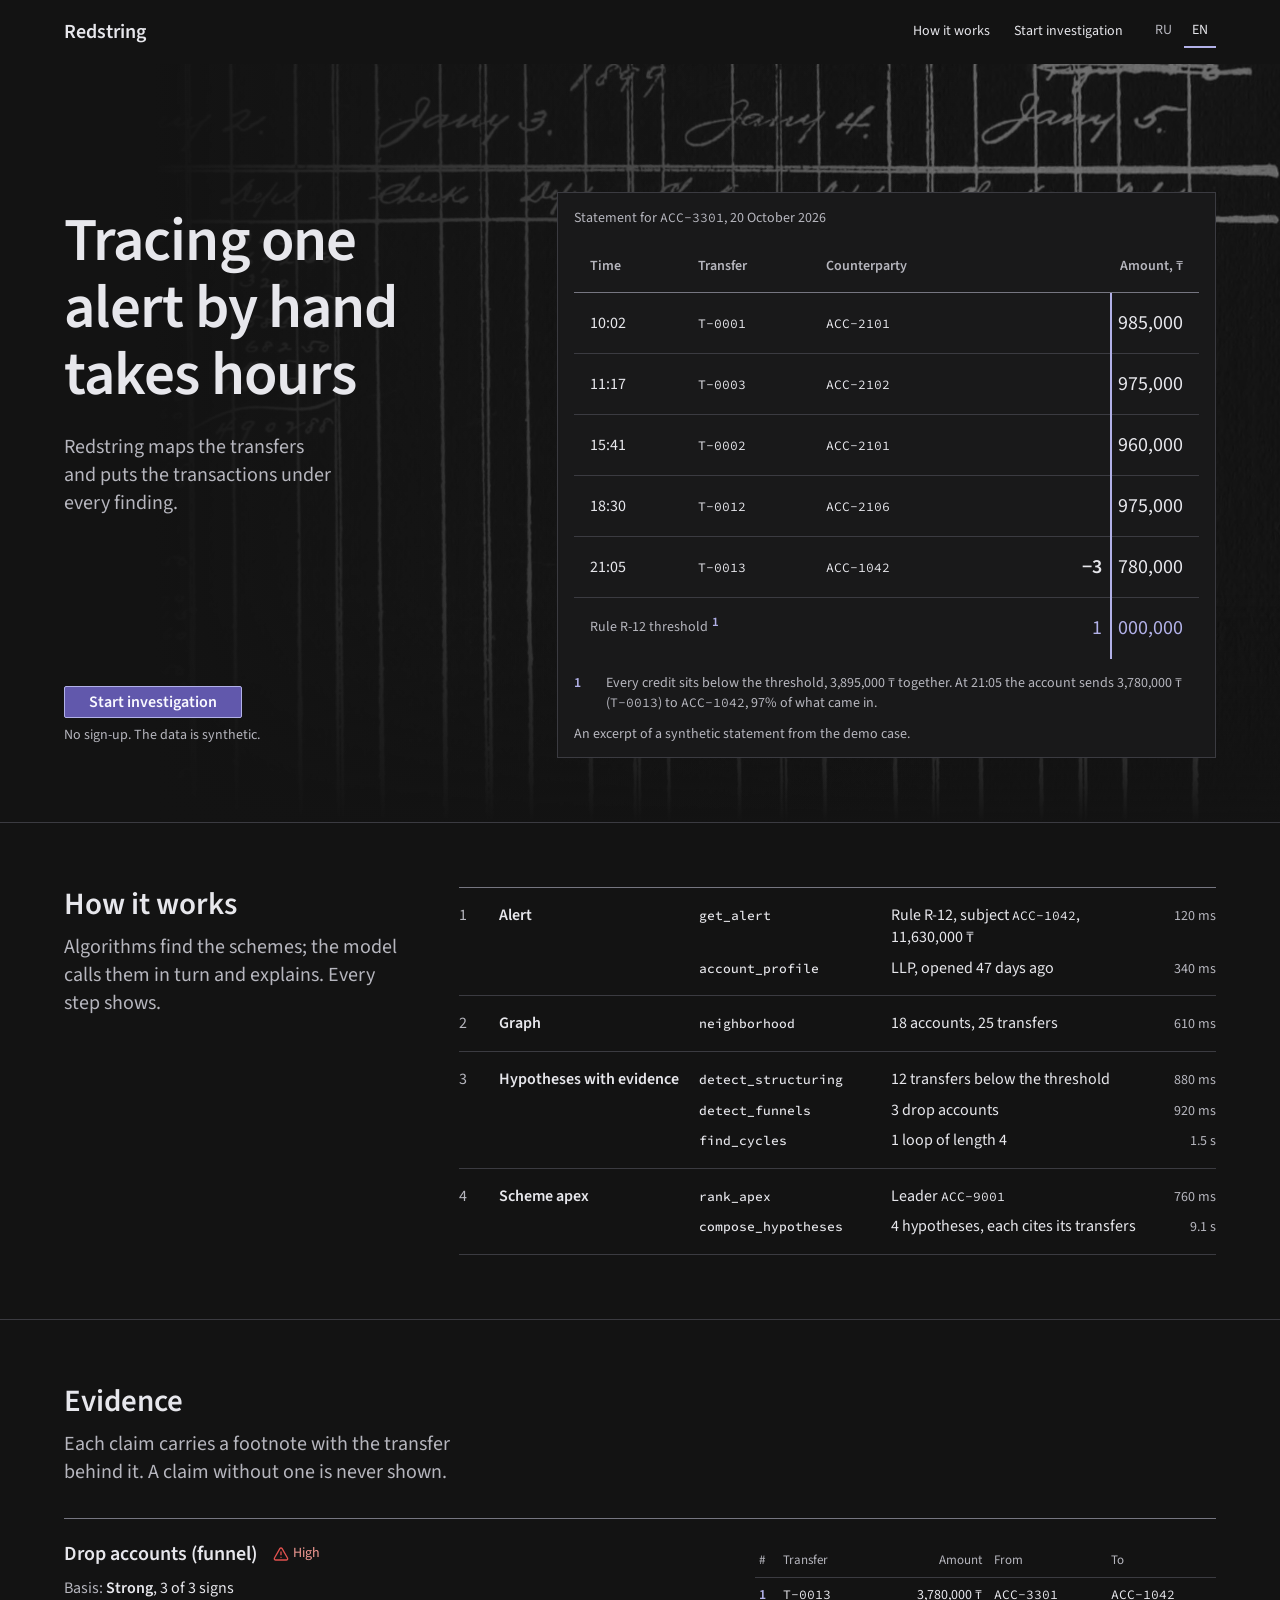
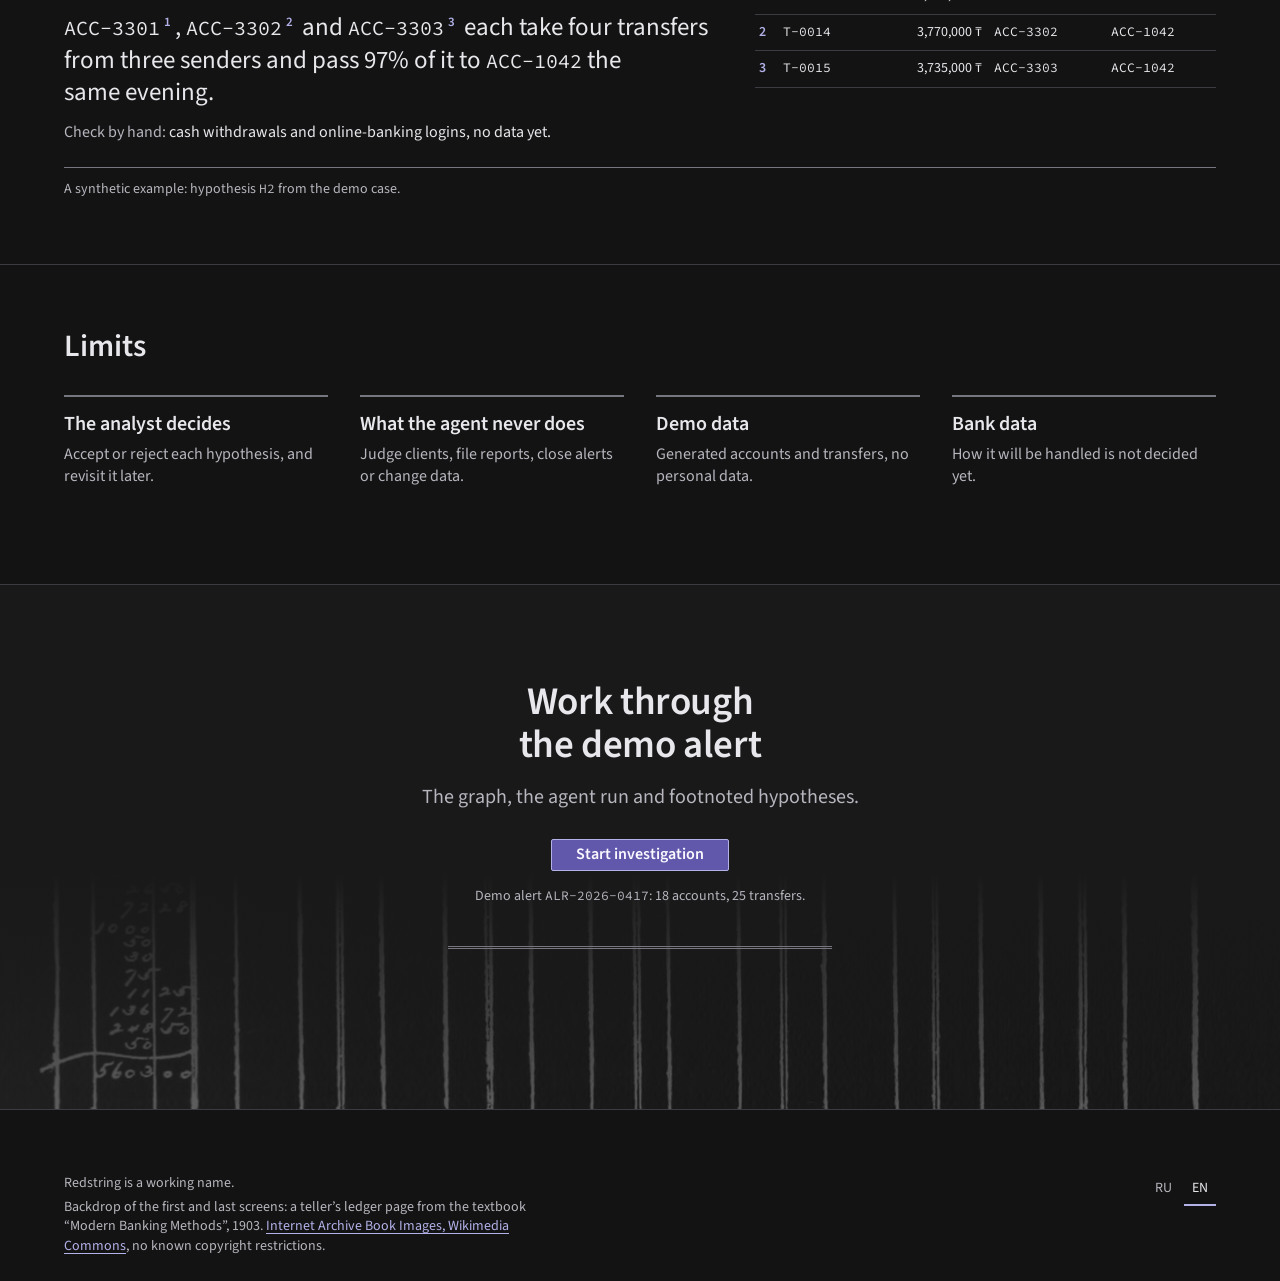
==== commit b8ddb25c: "Animate the closing block of the landing The page now ends the way a ledger does: when the closing b" ====
--- a/prototype/en.html
+++ b/prototype/en.html
@@ -161,12 +161,15 @@
     </section>
 
     <section class="band" aria-labelledby="band-title">
-      <div class="container band-row">
-        <div class="band-text">
-          <h2 id="band-title">Work through the demo alert</h2>
-          <p>The graph, the agent run and footnoted hypotheses.</p>
-        </div>
+      <div class="band-photo" aria-hidden="true">
+        <img src="assets/ledger-1903.jpg" alt="" width="1920" height="1315" loading="lazy" />
+      </div>
+      <div class="container band-inner">
+        <h2 id="band-title">Work through the demo alert</h2>
+        <p class="band-lede">The graph, the agent run and footnoted hypotheses.</p>
         <a class="btn-primary" href="investigate.html?lang=en">Start investigation</a>
+        <p class="band-meta">Demo alert <span class="id">ALR-2026-0417</span>: 18 accounts, 25 transfers.</p>
+        <span class="closing-rule" aria-hidden="true"></span>
       </div>
     </section>
   </main>
@@ -175,7 +178,7 @@
     <div class="container footer-row">
       <div class="footer-text">
         <p>Redstring is a working name.</p>
-        <p>First-screen backdrop: a teller’s ledger page from the textbook “Modern Banking Methods”, 1903. <a href="https://commons.wikimedia.org/wiki/File:Modern_banking_methods_and_practical_bank_bookkeeping;_illustrated_with_over_two_hundred_forms_of_bank_books,_records_and_blanks_(1903)_(14597619308).jpg">Internet Archive Book Images, Wikimedia Commons</a>, no known copyright restrictions.</p>
+        <p>Backdrop of the first and last screens: a teller’s ledger page from the textbook “Modern Banking Methods”, 1903. <a href="https://commons.wikimedia.org/wiki/File:Modern_banking_methods_and_practical_bank_bookkeeping;_illustrated_with_over_two_hundred_forms_of_bank_books,_records_and_blanks_(1903)_(14597619308).jpg">Internet Archive Book Images, Wikimedia Commons</a>, no known copyright restrictions.</p>
       </div>
       <nav class="lang" aria-label="Language">
         <a href="index.html" hreflang="ru" lang="ru">RU</a>
--- a/prototype/landing.css
+++ b/prototype/landing.css
@@ -236,11 +236,50 @@
 .term dt { font-size: var(--text-lg); font-weight: var(--weight-strong); line-height: var(--leading-tight); }
 .term dd { color: var(--text-secondary); line-height: var(--leading-body); }
 
-/* Closing band: a change of paper, the one action again */
-.band { padding-block: var(--space-8); background: var(--surface); color: var(--text); border-top: 1px solid var(--rule); }
-.band-row { display: flex; justify-content: space-between; align-items: center; gap: var(--space-5); flex-wrap: wrap; }
-.band h2 { font-size: var(--text-2xl); }
-.band p { margin-top: var(--space-2); color: var(--text-secondary); font-size: var(--text-lg); }
+/* Closing band: the page ends the way a ledger does. The headline arrives word by word, the action
+   follows, and a double rule closes the account. The 1903 ledger returns at the foot. */
+.band {
+  position: relative; isolation: isolate; overflow: clip;
+  padding-block: var(--space-9) calc(var(--space-9) + var(--space-8));
+  background: var(--surface); color: var(--text);
+  border-top: 1px solid var(--rule);
+  text-align: center;
+}
+.band-photo { position: absolute; inset: 0; z-index: -1; }
+.band-photo img {
+  width: 100%; height: 100%;
+  object-fit: cover; object-position: 12% 90%;
+  filter: grayscale(1) invert(1) contrast(1.2);
+  opacity: 0.3;
+}
+.band-photo::after { content: ""; position: absolute; inset: 0; background: linear-gradient(180deg, var(--surface) 55%, transparent 100%); }
+.band-inner { display: grid; justify-items: center; gap: var(--space-4); }
+.band h2 { max-width: 16ch; font-size: var(--text-3xl); letter-spacing: -0.01em; }
+.band-lede { color: var(--text-secondary); font-size: var(--text-lg); line-height: var(--leading-body); }
+.band .btn-primary { margin-top: var(--space-3); }
+.band-meta { color: var(--text-secondary); font-size: var(--text-sm); }
+.closing-rule { display: block; width: min(100%, 24rem); margin-top: var(--space-5); border-top: 3px double var(--rule-closing); }
+
+/* Shown at once without the script; with it, the block plays once when it scrolls into view. */
+.js .band .word { display: inline-block; }
+.js .band .word,
+.js .band .band-lede, .js .band .btn-primary, .js .band .band-meta {
+  opacity: 0; transform: translateY(14px);
+  transition: opacity var(--landing-enter) var(--ease-sharp), transform var(--landing-enter) var(--ease-sharp), color var(--duration-standard) var(--ease-sharp);
+}
+.js .band .word { transition-delay: calc(var(--w, 0) * 90ms); }
+.js .band .band-lede { transition-delay: 480ms; }
+.js .band .btn-primary { transition-delay: 620ms; }
+.js .band .band-meta { transition-delay: 760ms; }
+.js .band .closing-rule { transform: scaleX(0); transition: transform 600ms var(--ease-sharp) 900ms; }
+.js .band .band-photo img { opacity: 0; transition: opacity 1400ms var(--ease-sharp) 300ms; }
+.js .band.is-in .word,
+.js .band.is-in .band-lede, .js .band.is-in .btn-primary, .js .band.is-in .band-meta { opacity: 1; transform: none; }
+.js .band.is-in .btn-primary:active { transform: translateY(1px) scale(0.98); }
+.js .band.is-in .closing-rule { transform: none; }
+.js .band.is-in .band-photo img { opacity: 0.3; }
+/* Once the block has played, the button answers the pointer without the entrance delay. */
+.js .band.is-done .btn-primary { transition: color var(--duration-standard) var(--ease-sharp), transform var(--duration-micro) var(--ease-sharp); }
 
 .footer { padding-block: var(--space-8) var(--space-5); border-top: 1px solid var(--rule); color: var(--text-secondary); font-size: var(--text-sm); }
 .footer-row { display: flex; justify-content: space-between; align-items: flex-start; gap: var(--space-4); flex-wrap: wrap; }
@@ -251,6 +290,8 @@
   .hero-photo img, .hero h1, .lede, .hero-action, .statement, .statement-table tbody tr, .statement-table tfoot tr,
   .amt-lo::before, .notes, .statement figcaption, .hero .btn-primary { animation: none; }
   .js .run .calls li { opacity: 1; transform: none; transition: none; }
+  .js .band .word, .js .band .band-lede, .js .band .btn-primary, .js .band .band-meta, .js .band .closing-rule { opacity: 1; transform: none; transition: none; }
+  .js .band .band-photo img { opacity: 0.3; transition: none; }
   .btn-primary::before, .nav-links a::after { transition: none; }
 }
 
